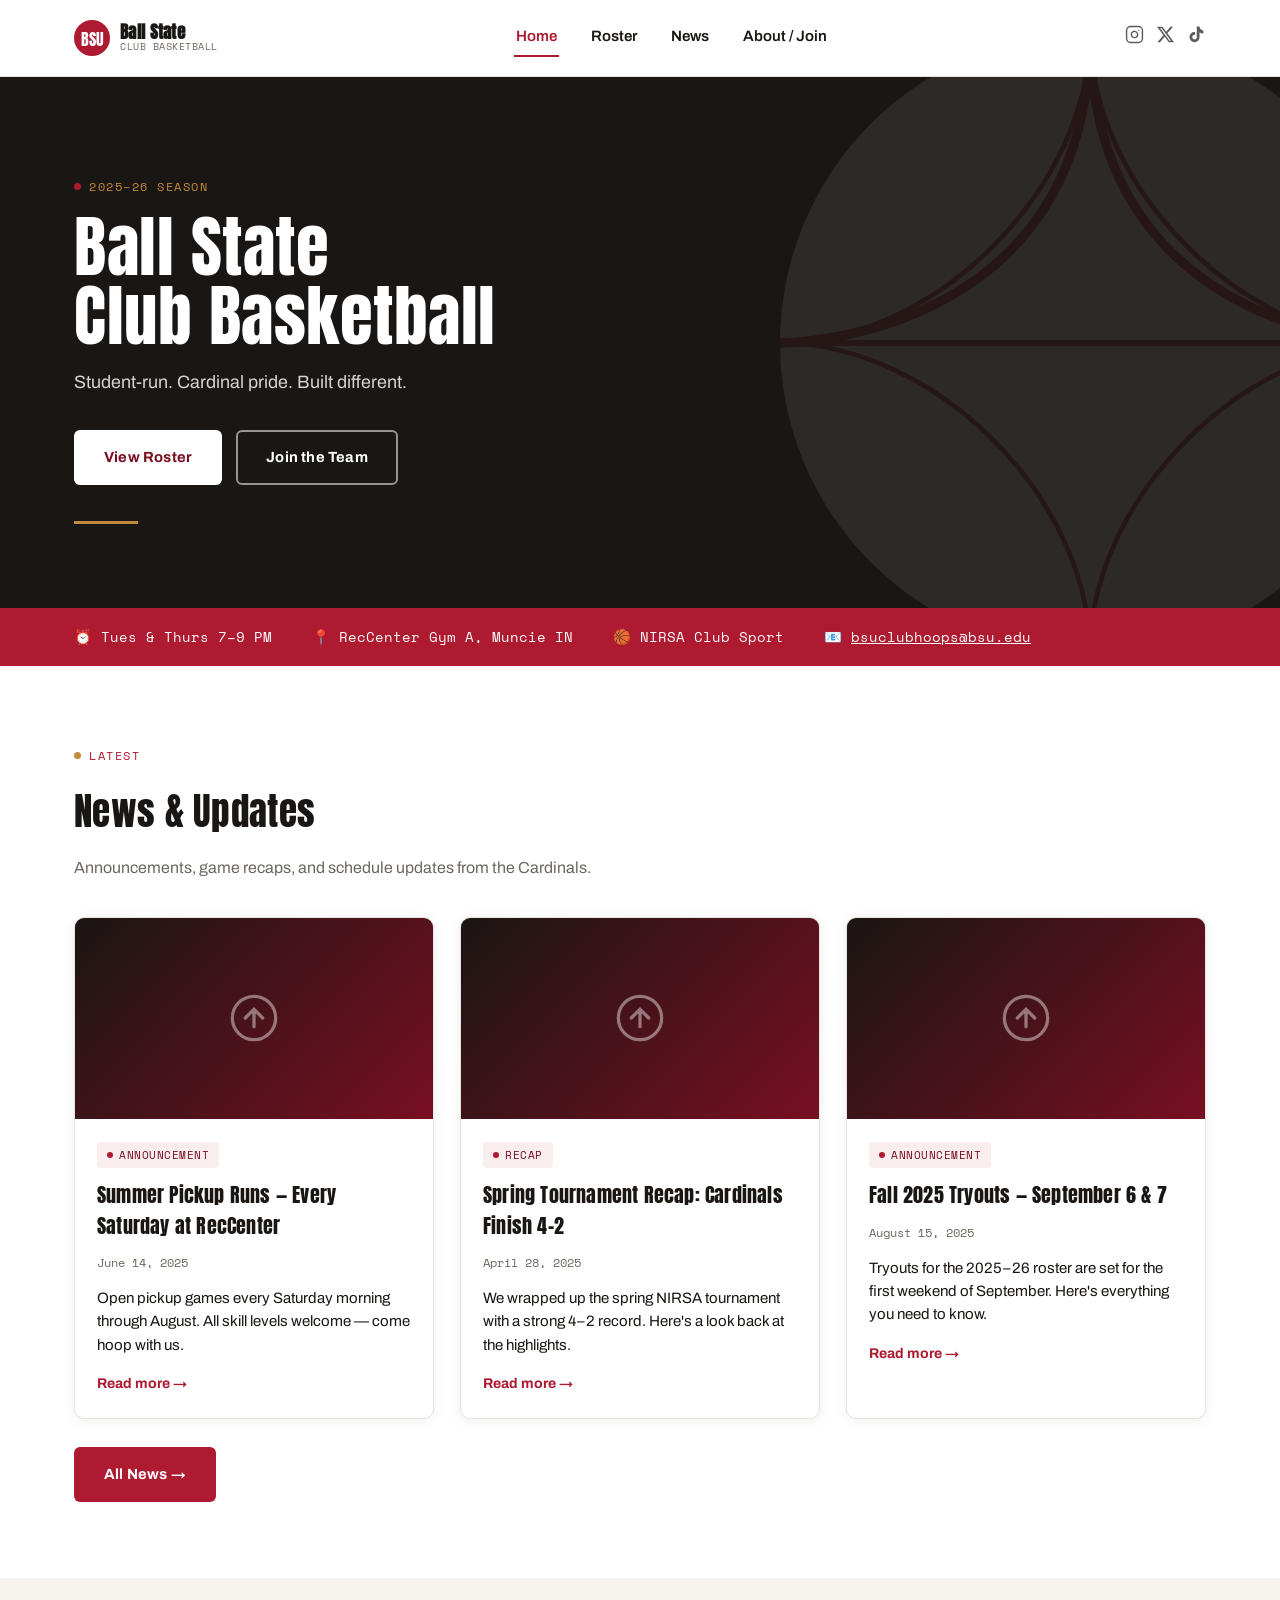
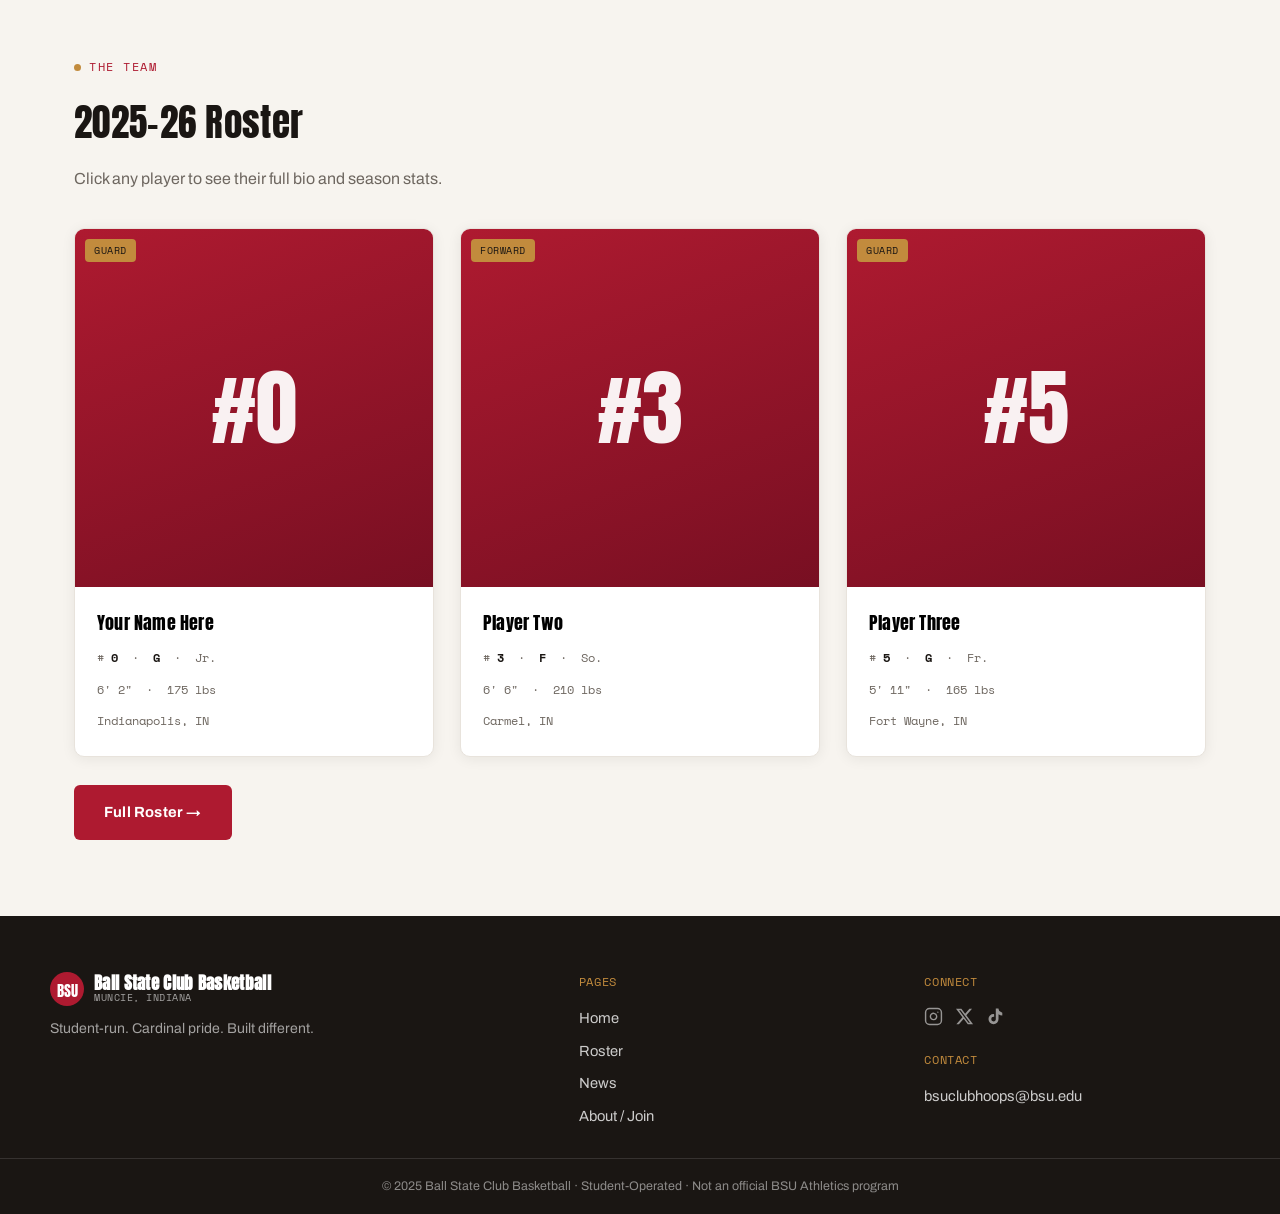
==== index.html @ 8ce379b4 "Add files via upload" ====
<!DOCTYPE html>
<html lang="en">
<head>
  <meta charset="UTF-8">
  <meta name="viewport" content="width=device-width, initial-scale=1.0">
  <title>Ball State Club Basketball</title>
  <meta name="description" content="Official site of Ball State University Club Men's Basketball.">
  <link rel="preconnect" href="https://fonts.googleapis.com">
  <link rel="stylesheet" href="css/styles.css">
</head>
<body>

<!-- ══════════════════ HEADER ══════════════════ -->
<header>
  <div class="container header-inner">
    <a class="logo" href="index.html" aria-label="Ball State Club Basketball home">
      <!-- Cardinal bird SVG mark -->
      <svg viewBox="0 0 36 36" fill="none" xmlns="http://www.w3.org/2000/svg" aria-hidden="true">
        <circle cx="18" cy="18" r="18" fill="#AE1A30"/>
        <text x="50%" y="56%" dominant-baseline="middle" text-anchor="middle"
              font-family="Anton,sans-serif" font-size="16" fill="white" letter-spacing="0">BSU</text>
      </svg>
      <div class="logo-text">
        <strong>Ball State</strong>
        <span>CLUB BASKETBALL</span>
      </div>
    </a>

    <nav class="main-nav" id="main-nav" aria-label="Main navigation">
      <a class="nav-link" href="index.html">Home</a>
      <a class="nav-link" href="roster.html">Roster</a>
      <a class="nav-link" href="news.html">News</a>
      <a class="nav-link" href="about.html">About / Join</a>
    </nav>

    <div class="header-actions">
      <div class="social-icons" id="header-socials"></div>
      <button class="nav-toggle" id="nav-toggle" aria-controls="main-nav" aria-expanded="false" aria-label="Toggle menu">
        <span></span><span></span><span></span>
      </button>
    </div>
  </div>
</header>

<!-- ══════════════════ HERO ══════════════════ -->
<section class="hero">
  <!-- Decorative ball -->
  <svg class="hero-ball" viewBox="0 0 400 400" aria-hidden="true">
    <circle cx="200" cy="200" r="200" fill="white"/>
    <path d="M200 0 C200 200 0 200 0 200" stroke="#AE1A30" stroke-width="6" fill="none"/>
    <path d="M200 0 C200 200 400 200 400 200" stroke="#AE1A30" stroke-width="6" fill="none"/>
    <path d="M0 200 C100 200 200 100 200 0" stroke="#AE1A30" stroke-width="3" fill="none"/>
    <path d="M400 200 C300 200 200 100 200 0" stroke="#AE1A30" stroke-width="3" fill="none"/>
    <path d="M0 200 C100 200 200 300 200 400" stroke="#AE1A30" stroke-width="3" fill="none"/>
    <path d="M400 200 C300 200 200 300 200 400" stroke="#AE1A30" stroke-width="3" fill="none"/>
    <line x1="0" y1="200" x2="400" y2="200" stroke="#AE1A30" stroke-width="4"/>
  </svg>

  <div class="container">
    <div class="hero-content">
      <div class="eyebrow" id="hero-season">2025–26 Season</div>
      <h1>Ball State<br>Club Basketball</h1>
      <p class="hero-tagline" id="hero-tagline">Student-run. Cardinal pride. Built different.</p>
      <div class="hero-actions">
        <a class="btn btn-light" href="roster.html">View Roster</a>
        <a class="btn btn-outline" href="about.html">Join the Team</a>
      </div>
      <div class="hero-rule"></div>
    </div>
  </div>
</section>

<!-- ══════════════════ QUICK INFO STRIP ══════════════════ -->
<div style="background:var(--cardinal); color:var(--paper);">
  <div class="container" style="display:flex;flex-wrap:wrap;gap:10px 40px;padding-top:18px;padding-bottom:18px;font-size:.9rem;font-family:var(--font-data);">
    <span>⏰ Tues & Thurs 7–9 PM</span>
    <span>📍 RecCenter Gym A, Muncie IN</span>
    <span>🏀 NIRSA Club Sport</span>
    <span>📧 <a href="mailto:bsuclubhoops@bsu.edu" style="color:inherit;text-decoration:underline;">bsuclubhoops@bsu.edu</a></span>
  </div>
</div>

<!-- ══════════════════ LATEST NEWS ══════════════════ -->
<section class="section">
  <div class="container">
    <div class="section-head">
      <div class="eyebrow">Latest</div>
      <h2>News &amp; Updates</h2>
      <p>Announcements, game recaps, and schedule updates from the Cardinals.</p>
    </div>
    <div class="card-grid" id="home-news-grid"></div>
    <div style="margin-top:28px;">
      <a class="btn btn-primary" href="news.html">All News →</a>
    </div>
  </div>
</section>

<!-- ══════════════════ ROSTER TEASER ══════════════════ -->
<section class="section section-alt">
  <div class="container">
    <div class="section-head">
      <div class="eyebrow">The Team</div>
      <h2>2025–26 Roster</h2>
      <p>Click any player to see their full bio and season stats.</p>
    </div>
    <div class="card-grid" id="home-roster-grid"></div>
    <div style="margin-top:28px;">
      <a class="btn btn-primary" href="roster.html">Full Roster →</a>
    </div>
  </div>
</section>

<!-- ══════════════════ FOOTER ══════════════════ -->
<footer>
  <div class="container footer-inner">
    <div class="footer-col">
      <div class="logo" style="margin-bottom:10px;">
        <svg viewBox="0 0 36 36" fill="none" xmlns="http://www.w3.org/2000/svg" style="width:34px;height:34px;" aria-hidden="true">
          <circle cx="18" cy="18" r="18" fill="#AE1A30"/>
          <text x="50%" y="56%" dominant-baseline="middle" text-anchor="middle"
                font-family="Anton,sans-serif" font-size="16" fill="white">BSU</text>
        </svg>
        <div class="logo-text">
          <strong class="footer-team-name">Ball State Club Basketball</strong>
          <span>MUNCIE, INDIANA</span>
        </div>
      </div>
      <p class="footer-tagline" id="footer-tagline"></p>
    </div>

    <div class="footer-col">
      <h4>Pages</h4>
      <nav class="footer-nav" aria-label="Footer navigation">
        <a href="index.html">Home</a>
        <a href="roster.html">Roster</a>
        <a href="news.html">News</a>
        <a href="about.html">About / Join</a>
      </nav>
    </div>

    <div class="footer-col">
      <h4>Connect</h4>
      <div class="social-icons" id="footer-socials" style="margin-bottom:14px;"></div>
      <h4 style="margin-top:16px;">Contact</h4>
      <a class="footer-email" id="footer-email" href="mailto:bsuclubhoops@bsu.edu">bsuclubhoops@bsu.edu</a>
    </div>
  </div>
  <div class="footer-bottom">
    © 2025 Ball State Club Basketball · Student-Operated · Not an official BSU Athletics program
  </div>
</footer>

<!-- ══════════════════ PLAYER MODAL ══════════════════ -->
<div class="modal-backdrop" id="player-modal" role="dialog" aria-modal="true" aria-label="Player profile">
  <div class="modal-card"></div>
</div>

<!-- ══════════════════ NEWS MODAL ══════════════════ -->
<div class="modal-backdrop" id="news-modal" role="dialog" aria-modal="true" aria-label="News article">
  <div class="modal-card"></div>
</div>

<script src="js/data.js"></script>
<script src="js/app.js"></script>
</body>
</html>
---- css/styles.css ----
/* ===================================================================
   BALL STATE CLUB BASKETBALL — STYLESHEET
   Design tokens live in :root. Change colors/fonts there and the
   whole site updates. Everything else is layout + components.
   =================================================================== */

@import url('https://fonts.googleapis.com/css2?family=Anton&family=Archivo:wght@400;500;600;700&family=Space+Mono:wght@400;700&display=swap');

:root {
  /* ---- Color ---- */
  --paper: #FFFFFF;
  --ink: #1A1613;
  --cardinal: #AE1A30;
  --cardinal-deep: #780F22;
  --maple: #C28B3D;
  --slate: #6E6760;
  --line: #E8E3DC;
  --paper-tint: #F7F4EF;

  /* ---- Type ---- */
  --font-display: 'Anton', sans-serif;
  --font-body: 'Archivo', system-ui, sans-serif;
  --font-data: 'Space Mono', monospace;

  /* ---- Layout ---- */
  --container: 1180px;
  --radius: 10px;
  --shadow: 0 2px 14px rgba(26,22,19,.07);
  --shadow-hover: 0 14px 32px rgba(26,22,19,.14);
}

/* ---------------------------- Reset ---------------------------- */
*, *::before, *::after { box-sizing: border-box; }
html { scroll-behavior: smooth; }
body {
  margin: 0;
  font-family: var(--font-body);
  color: var(--ink);
  background: var(--paper);
  line-height: 1.55;
  -webkit-font-smoothing: antialiased;
}
img { max-width: 100%; display: block; }
a { color: inherit; text-decoration: none; }
button { font-family: inherit; cursor: pointer; }
ul, ol { margin: 0; }
h1, h2, h3, h4 { margin: 0; font-weight: 400; }
.container { max-width: var(--container); margin: 0 auto; padding: 0 24px; }

:focus-visible { outline: 3px solid var(--maple); outline-offset: 2px; }

@media (prefers-reduced-motion: reduce) {
  *, *::before, *::after { animation-duration: .001ms !important; animation-iteration-count: 1 !important; transition-duration: .001ms !important; scroll-behavior: auto !important; }
}

/* ---------------------------- Buttons ---------------------------- */
.btn {
  display: inline-flex;
  align-items: center;
  gap: 8px;
  padding: 14px 28px;
  border-radius: 6px;
  font-family: var(--font-body);
  font-weight: 700;
  font-size: .92rem;
  letter-spacing: .2px;
  border: 2px solid transparent;
  transition: transform .15s ease, background .15s ease, color .15s ease, border-color .15s ease;
}
.btn:hover { transform: translateY(-2px); }
.btn-light { background: var(--paper); color: var(--cardinal-deep); }
.btn-light:hover { background: var(--paper-tint); }
.btn-outline { border-color: rgba(255,255,255,.55); color: var(--paper); }
.btn-outline:hover { background: rgba(255,255,255,.12); border-color: var(--paper); }
.btn-primary { background: var(--cardinal); color: var(--paper); }
.btn-primary:hover { background: var(--cardinal-deep); }

/* ---------------------------- Header ---------------------------- */
header { position: sticky; top: 0; z-index: 60; background: var(--paper); border-bottom: 1px solid var(--line); }
.header-inner { position: relative; display: flex; align-items: center; justify-content: space-between; height: 76px; }
.logo { display: flex; align-items: center; gap: 10px; }
.logo svg { width: 36px; height: 36px; flex: none; }
.logo-text { display: flex; flex-direction: column; line-height: 1.1; }
.logo-text strong { font-family: var(--font-display); font-size: 1.05rem; letter-spacing: .3px; }
.logo-text span { font-family: var(--font-data); font-size: .62rem; color: var(--slate); letter-spacing: .5px; }

.main-nav { display: flex; align-items: center; gap: 30px; }
.nav-link { font-weight: 600; font-size: .94rem; padding: 6px 2px; border-bottom: 2px solid transparent; }
.nav-link:hover, .nav-link.active { color: var(--cardinal); border-bottom-color: var(--cardinal); }

.header-actions { display: flex; align-items: center; gap: 16px; }
.social-icons { display: flex; gap: 12px; }
.social-icons a { color: var(--ink); opacity: .7; transition: opacity .15s, color .15s; }
.social-icons a:hover { opacity: 1; color: var(--cardinal); }
.social-icons svg { width: 19px; height: 19px; }

.nav-toggle { display: none; flex-direction: column; justify-content: center; gap: 5px; width: 38px; height: 38px; background: none; border: 0; padding: 8px; }
.nav-toggle span { display: block; width: 100%; height: 2px; background: var(--ink); }

@media (max-width: 860px) {
  .main-nav {
    position: absolute; top: 100%; left: 0; right: 0;
    flex-direction: column; align-items: flex-start; gap: 2px;
    background: var(--paper); border-bottom: 1px solid var(--line);
    padding: 10px 24px 18px;
    opacity: 0; pointer-events: none; transform: translateY(-6px);
    transition: opacity .18s ease, transform .18s ease;
  }
  .main-nav.open { opacity: 1; pointer-events: auto; transform: translateY(0); }
  .nav-link { width: 100%; padding: 10px 0; border-bottom: 1px solid var(--line); }
  .nav-toggle { display: flex; }
}
@media (max-width: 480px) {
  .header-actions .social-icons { display: none; }
}

/* ---------------------------- Hero ---------------------------- */
.hero {
  position: relative;
  overflow: hidden;
  background: var(--ink);
  color: var(--paper);
  padding: 96px 0 84px;
}
.hero-ball {
  position: absolute;
  right: -120px; top: 50%;
  transform: translateY(-50%);
  width: 620px; height: 620px;
  opacity: .08;
  pointer-events: none;
}
.hero-content { position: relative; max-width: 640px; }
.eyebrow {
  display: inline-flex; align-items: center; gap: 8px;
  font-family: var(--font-data); font-size: .72rem; letter-spacing: 1.5px;
  text-transform: uppercase; color: var(--maple); margin-bottom: 18px;
}
.eyebrow::before { content: ''; width: 7px; height: 7px; border-radius: 50%; background: var(--cardinal); }
.hero h1 {
  font-family: var(--font-display);
  font-size: clamp(2.6rem, 6vw, 4.2rem);
  line-height: 1.02;
  letter-spacing: .5px;
  margin-bottom: 18px;
}
.hero-tagline { font-size: 1.12rem; color: rgba(255,255,255,.82); max-width: 480px; margin-bottom: 34px; }
.hero-actions { display: flex; gap: 14px; flex-wrap: wrap; margin-bottom: 36px; }
.hero-rule { height: 3px; width: 64px; background: var(--maple); }

@media (max-width: 720px) {
  .hero { padding: 64px 0 56px; }
  .hero-ball { width: 380px; height: 380px; right: -160px; opacity: .07; }
}

/* ---------------------------- Page header (non-hero pages) ---------------------------- */
.page-header { position: relative; overflow: hidden; background: var(--ink); color: var(--paper); padding: 56px 0 44px; }
.page-header .hero-ball { width: 420px; height: 420px; opacity: .07; }
.page-header h1 { font-family: var(--font-display); font-size: clamp(2.1rem, 4vw, 3rem); margin-top: 6px; }

/* ---------------------------- Sections ---------------------------- */
.section { padding: 76px 0; }
.section-alt { background: var(--paper-tint); }
.section-head { max-width: 560px; margin-bottom: 36px; }
.section-head .eyebrow { color: var(--cardinal); }
.section-head .eyebrow::before { background: var(--maple); }
.section-head h2 { font-family: var(--font-display); font-size: clamp(1.7rem, 3vw, 2.3rem); margin-bottom: 8px; letter-spacing: .3px; }
.section-head p { color: var(--slate); }

.empty-state { grid-column: 1 / -1; text-align: center; color: var(--slate); padding: 50px 20px; border: 1px dashed var(--line); border-radius: var(--radius); }

/* ---------------------------- Card grid base ---------------------------- */
.card-grid { display: grid; grid-template-columns: repeat(auto-fit, minmax(280px, 1fr)); gap: 26px; }
.card {
  background: var(--paper);
  border: 1px solid var(--line);
  border-radius: var(--radius);
  overflow: hidden;
  box-shadow: var(--shadow);
  transition: transform .18s ease, box-shadow .18s ease;
}

/* ---------------------------- News cards ---------------------------- */
.news-card:hover { transform: translateY(-4px); box-shadow: var(--shadow-hover); }
.card-media { aspect-ratio: 16/9; background: linear-gradient(135deg, var(--ink), var(--cardinal-deep)); display: flex; align-items: center; justify-content: center; }
.card-media img { width: 100%; height: 100%; object-fit: cover; }
.card-media svg { width: 52px; height: 52px; opacity: .85; }
.card-body { padding: 22px; }

.tag {
  display: inline-flex; align-items: center; gap: 6px;
  font-family: var(--font-data); font-size: .68rem; letter-spacing: .5px; text-transform: uppercase;
  color: var(--cardinal-deep); background: rgba(174,26,48,.08);
  padding: 5px 10px; border-radius: 4px; margin-bottom: 12px;
}
.tag::before { content: ''; width: 6px; height: 6px; border-radius: 50%; background: var(--cardinal); }
.tag.tag-dark { color: var(--ink); background: rgba(26,22,19,.06); }
.tag.tag-dark::before { background: var(--maple); }

.card-body h3 { font-family: var(--font-display); font-size: 1.22rem; letter-spacing: .2px; margin-bottom: 6px; }
.meta { font-family: var(--font-data); font-size: .76rem; color: var(--slate); margin-bottom: 10px; }
.excerpt { font-size: .94rem; margin-bottom: 14px; }
.full-body { font-size: .94rem; margin-bottom: 14px; padding-top: 4px; border-top: 1px dashed var(--line); padding-top: 12px; }
.text-link { background: none; border: 0; padding: 0; color: var(--cardinal); font-weight: 700; font-size: .88rem; }
.text-link:hover { text-decoration: underline; }

/* ---------------------------- Filter bar ---------------------------- */
.filter-bar { display: flex; gap: 10px; flex-wrap: wrap; margin-bottom: 28px; }
.filter-btn { background: var(--paper); border: 1px solid var(--line); padding: 8px 18px; border-radius: 999px; font-weight: 700; font-size: .85rem; transition: .15s; }
.filter-btn.active { background: var(--ink); color: var(--paper); border-color: var(--ink); }

/* ---------------------------- Roster cards ---------------------------- */
.player-card { display: block; width: 100%; text-align: left; padding: 0; background: var(--paper); border: 1px solid var(--line); }
.player-card:hover { transform: translateY(-4px); box-shadow: var(--shadow-hover); }

.player-plate {
  position: relative;
  aspect-ratio: 1;
  background: linear-gradient(160deg, var(--cardinal) 0%, var(--cardinal-deep) 100%);
  display: flex; align-items: center; justify-content: center;
  overflow: hidden;
}
.player-plate img { width: 100%; height: 100%; object-fit: cover; }
.player-plate .num {
  font-family: var(--font-display);
  color: rgba(255,255,255,.94);
  font-size: 5.2rem;
  line-height: 1;
}
.player-plate.has-photo .num {
  position: absolute; bottom: 8px; right: 10px;
  font-size: 1.6rem;
  background: var(--paper); color: var(--ink);
  padding: 3px 10px; border-radius: 5px;
}
.player-plate .role-flag {
  position: absolute; top: 10px; left: 10px;
  font-family: var(--font-data); font-size: .64rem; letter-spacing: .5px; text-transform: uppercase;
  background: var(--maple); color: var(--ink); padding: 4px 9px; border-radius: 4px;
}

.player-card .card-body h3 { font-size: 1.1rem; }
.player-line { font-family: var(--font-data); font-size: .78rem; color: var(--slate); margin-bottom: 4px; }
.player-line strong { color: var(--ink); }

/* ---------------------------- Modal ---------------------------- */
.modal-backdrop {
  position: fixed; inset: 0; z-index: 100;
  background: rgba(20,16,13,.6);
  display: flex; align-items: center; justify-content: center; padding: 20px;
  opacity: 0; pointer-events: none; transition: opacity .18s ease;
}
.modal-backdrop.open { opacity: 1; pointer-events: auto; }
.modal-card {
  position: relative;
  background: var(--paper);
  border-radius: 14px;
  max-width: 460px; width: 100%; max-height: 86vh; overflow-y: auto;
  padding: 34px 30px;
}
.modal-close { position: absolute; top: 12px; right: 14px; background: none; border: 0; font-size: 1.7rem; line-height: 1; color: var(--slate); padding: 6px; }
.modal-close:hover { color: var(--ink); }

.modal-plate { width: 112px; height: 112px; border-radius: 50%; margin: 0 auto 18px; overflow: hidden; background: linear-gradient(160deg, var(--cardinal), var(--cardinal-deep)); display: flex; align-items: center; justify-content: center; }
.modal-plate img { width: 100%; height: 100%; object-fit: cover; }
.modal-plate span { font-family: var(--font-display); color: var(--paper); font-size: 2.1rem; }

.modal-card h2 { text-align: center; font-family: var(--font-display); font-size: 1.6rem; letter-spacing: .3px; }
.modal-card h2 .jnum { color: var(--cardinal); font-family: var(--font-data); font-size: 1.1rem; }
.modal-card .role-flag { display: block; width: max-content; margin: 10px auto 0; position: static; }
.modal-vitals { text-align: center; margin-top: 10px; }
.modal-bio { font-size: .92rem; margin: 18px 0; }

.stat-table { border-top: 1px solid var(--line); margin-top: 18px; padding-top: 14px; }
.stat-row { display: flex; justify-content: space-between; align-items: baseline; padding: 7px 0; border-bottom: 1px dashed var(--line); font-family: var(--font-data); }
.stat-row:last-child { border-bottom: 0; }
.stat-row .label { font-size: .76rem; letter-spacing: .4px; text-transform: uppercase; color: var(--slate); }
.stat-row .value { font-size: 1rem; font-weight: 700; color: var(--ink); }

/* ---------------------------- About page ---------------------------- */
.about-grid { display: grid; grid-template-columns: 1.4fr 1fr; gap: 50px; align-items: start; }
.about-grid p { margin: 0 0 14px; }
.info-card { background: var(--paper); }
.info-card .card-body h3 { font-family: var(--font-display); font-size: 1.1rem; margin-bottom: 14px; }
.info-list { list-style: none; padding: 0; margin: 0; display: grid; gap: 10px; font-size: .94rem; }
.info-list strong { font-family: var(--font-data); font-size: .76rem; text-transform: uppercase; letter-spacing: .4px; color: var(--slate); display: block; margin-bottom: 2px; }

.steps { list-style: none; padding: 0; display: grid; gap: 20px; margin: 28px 0 32px; max-width: 560px; }
.steps li { display: flex; gap: 16px; align-items: flex-start; }
.step-num { flex: none; width: 34px; height: 34px; border-radius: 50%; background: var(--cardinal); color: var(--paper); display: flex; align-items: center; justify-content: center; font-family: var(--font-display); font-size: 1rem; }
.steps strong { display: block; margin-bottom: 2px; }
.steps p { margin: 0; color: var(--slate); font-size: .92rem; }

@media (max-width: 760px) {
  .about-grid { grid-template-columns: 1fr; }
}

/* ---------------------------- Footer ---------------------------- */
footer { background: var(--ink); color: rgba(255,255,255,.86); }
.footer-inner { display: grid; grid-template-columns: 1.6fr 1fr 1fr; gap: 40px; padding: 56px 0 30px; }
.footer-col h4 { font-family: var(--font-data); font-size: .76rem; text-transform: uppercase; letter-spacing: .6px; color: var(--maple); margin-bottom: 16px; }
.footer-col .logo-text strong { color: var(--paper); }
.footer-col .logo-text span { color: rgba(255,255,255,.6); }
.footer-tagline { font-size: .88rem; color: rgba(255,255,255,.6); margin-top: 12px; max-width: 280px; }
.footer-nav { display: flex; flex-direction: column; gap: 10px; }
.footer-nav a, .footer-email { color: rgba(255,255,255,.78); font-size: .92rem; }
.footer-nav a:hover, .footer-email:hover { color: var(--paper); }
.footer-col .social-icons a { color: rgba(255,255,255,.78); }
.footer-col .social-icons a:hover { color: var(--maple); }
.footer-col .social-icons { margin-bottom: 14px; }
.footer-bottom { border-top: 1px solid rgba(255,255,255,.12); padding: 18px 24px; text-align: center; font-size: .78rem; color: rgba(255,255,255,.5); }

@media (max-width: 760px) {
  .footer-inner { grid-template-columns: 1fr; gap: 30px; padding: 40px 0 24px; }
}
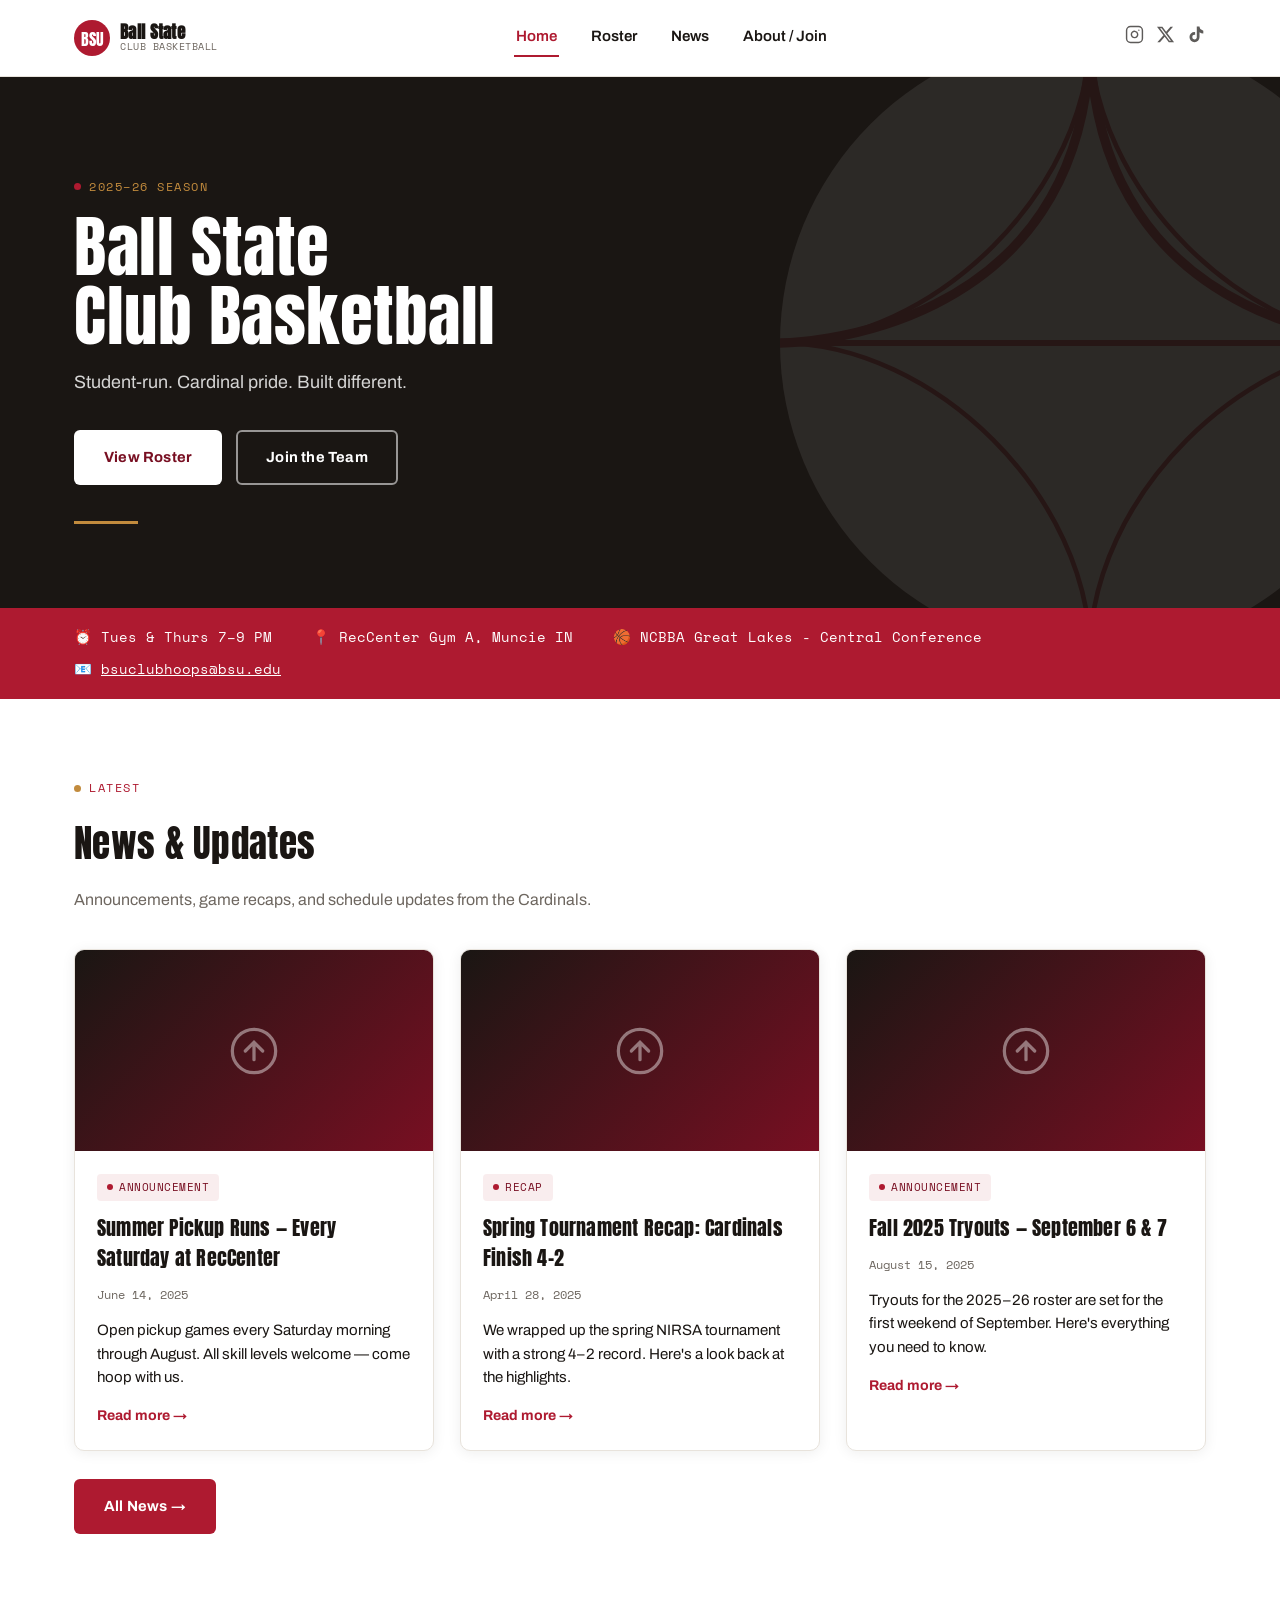
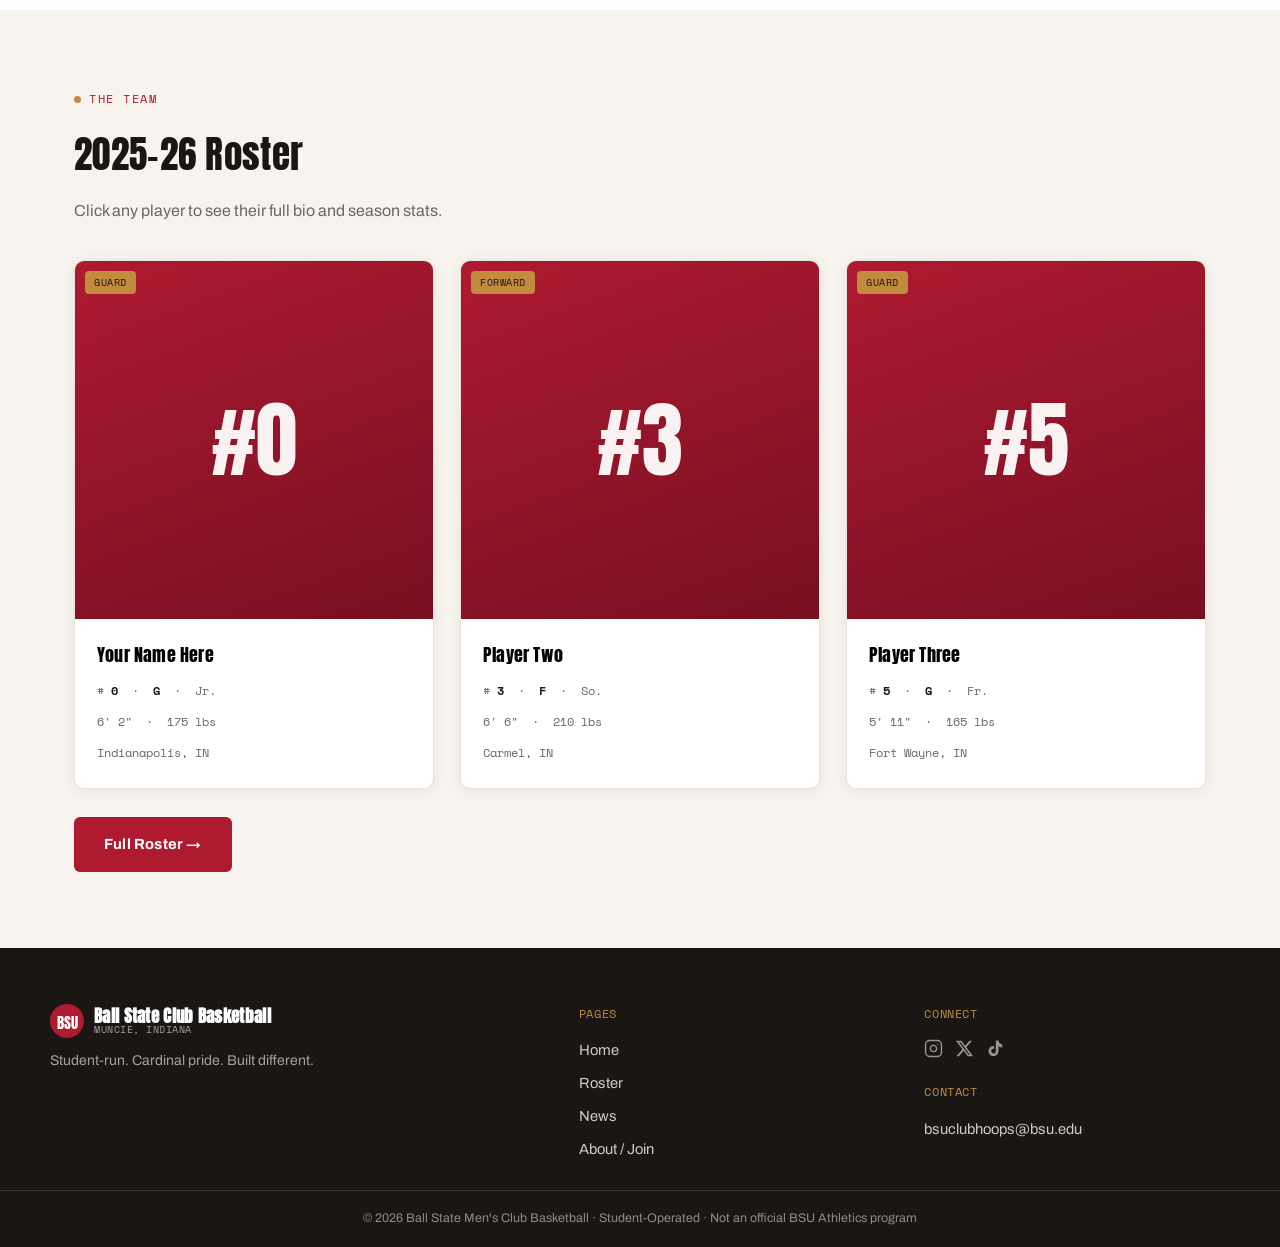
==== commit e04709ce: "Update club name and copyright year in index.html" ====
--- a/index.html
+++ b/index.html
@@ -75,7 +75,7 @@
   <div class="container" style="display:flex;flex-wrap:wrap;gap:10px 40px;padding-top:18px;padding-bottom:18px;font-size:.9rem;font-family:var(--font-data);">
     <span>⏰ Tues & Thurs 7–9 PM</span>
     <span>📍 RecCenter Gym A, Muncie IN</span>
-    <span>🏀 NIRSA Club Sport</span>
+    <span>🏀 NCBBA Great Lakes - Central Conference</span>
     <span>📧 <a href="mailto:bsuclubhoops@bsu.edu" style="color:inherit;text-decoration:underline;">bsuclubhoops@bsu.edu</a></span>
   </div>
 </div>
@@ -146,7 +146,7 @@
     </div>
   </div>
   <div class="footer-bottom">
-    © 2025 Ball State Club Basketball · Student-Operated · Not an official BSU Athletics program
+    © 2026 Ball State Men's Club Basketball · Student-Operated · Not an official BSU Athletics program
   </div>
 </footer>
 
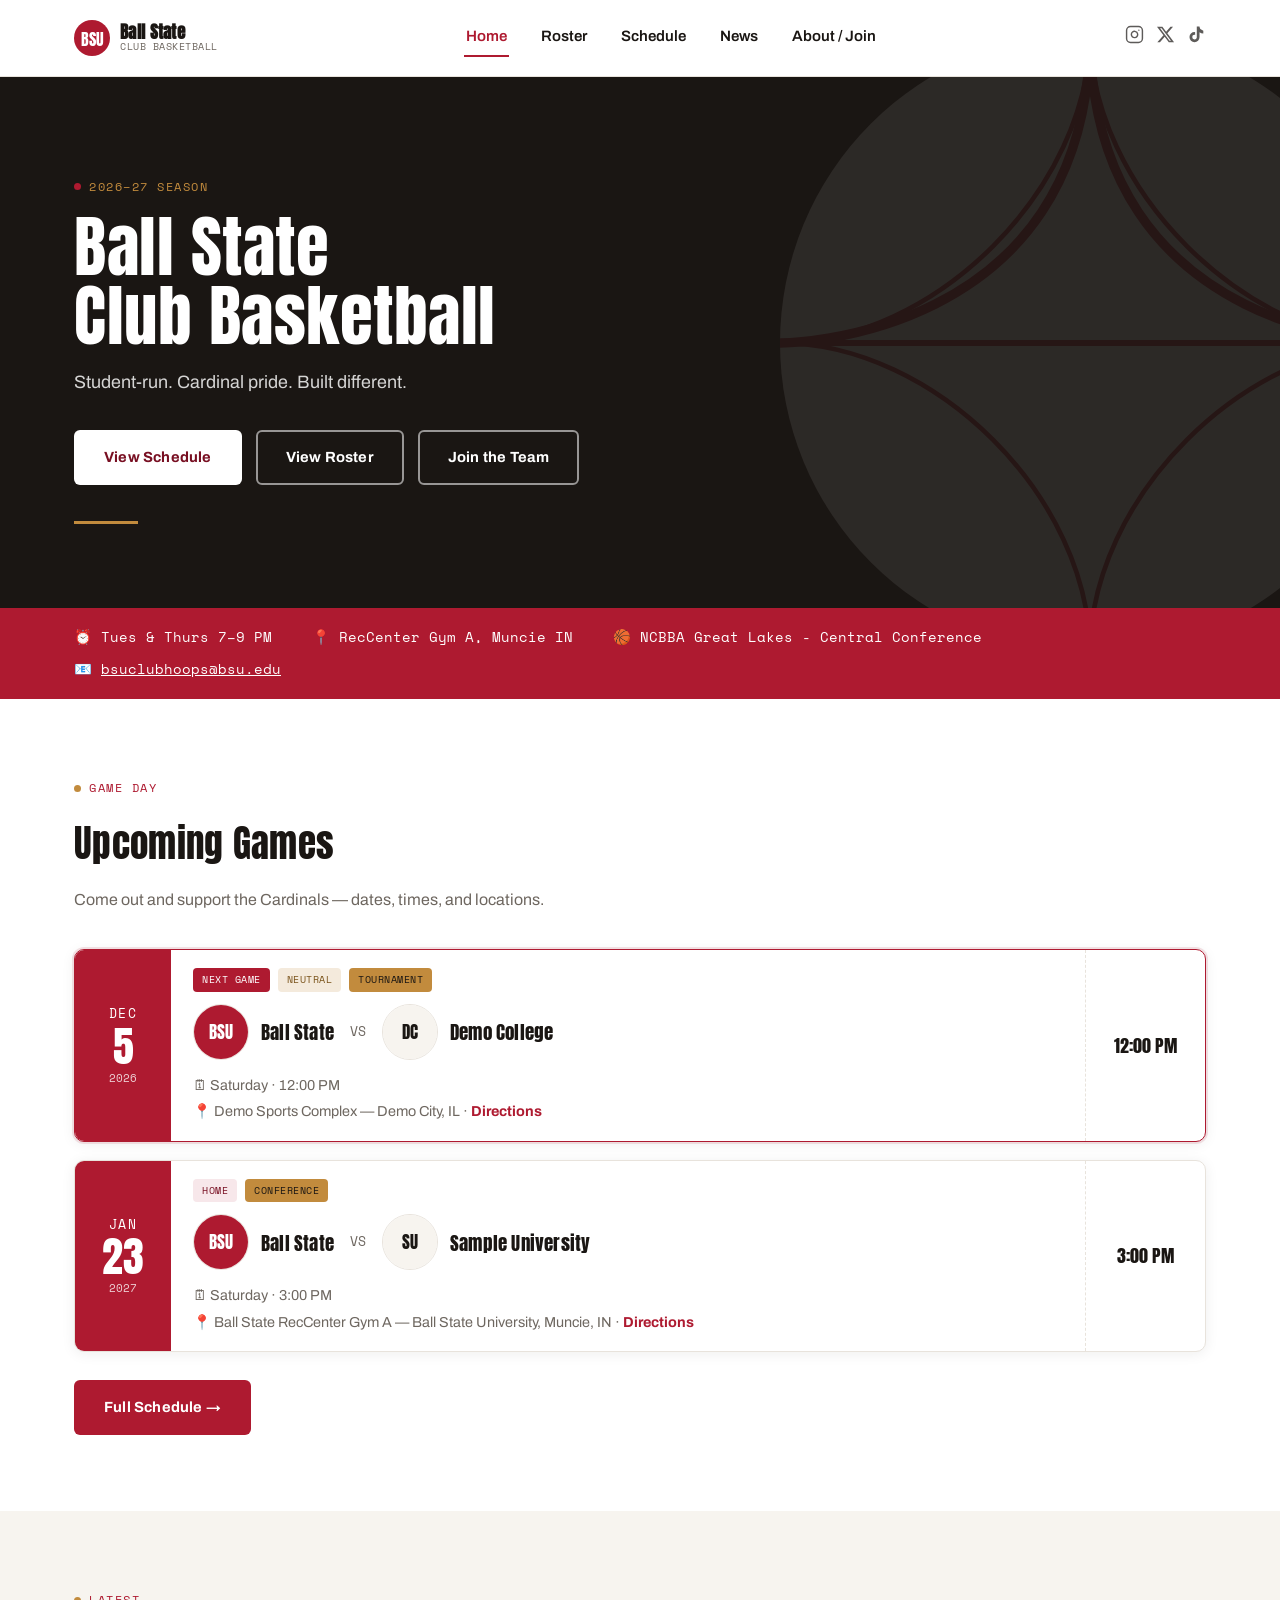
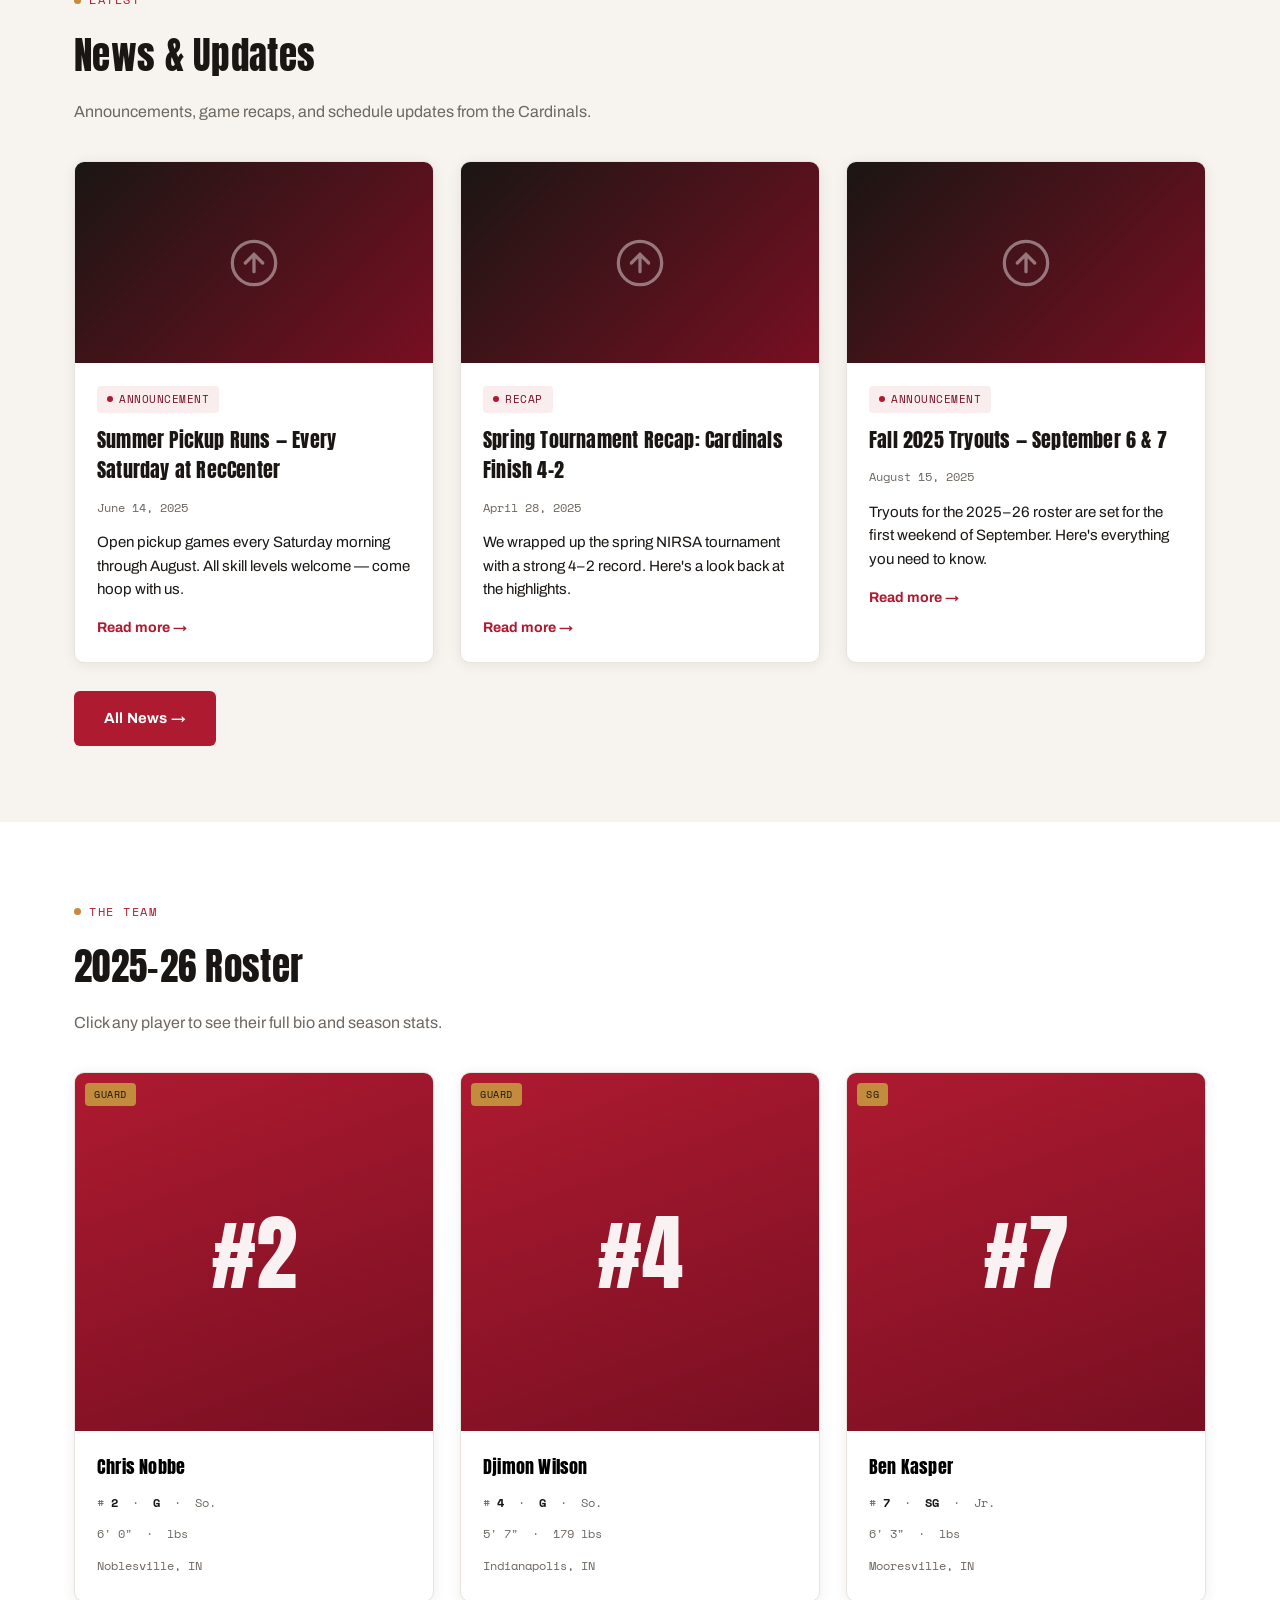
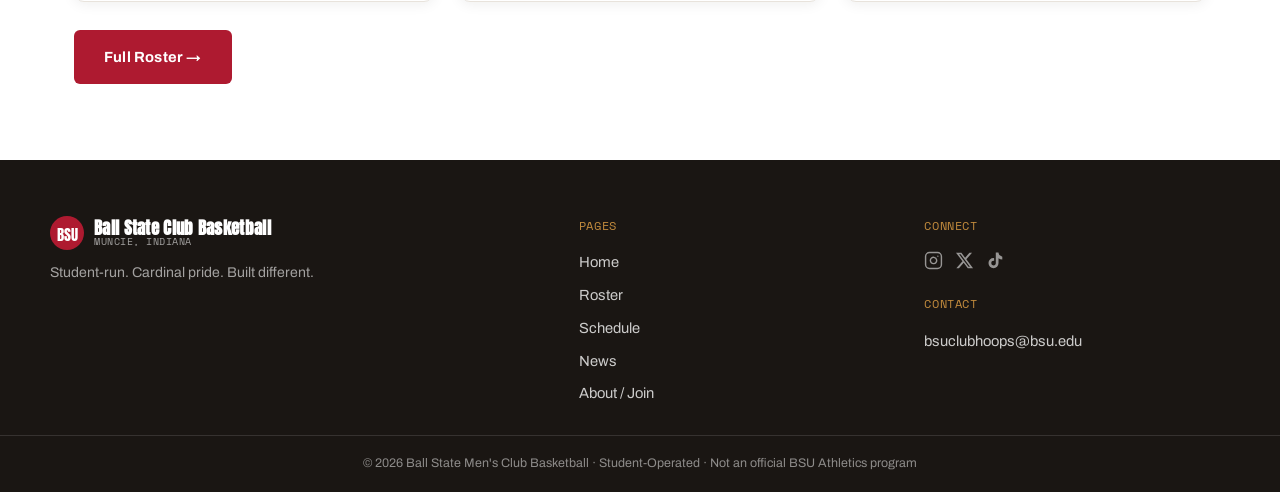
==== commit 4b2d2c11: "Add files via upload" ====
--- a/index.html
+++ b/index.html
@@ -29,6 +29,7 @@
     <nav class="main-nav" id="main-nav" aria-label="Main navigation">
       <a class="nav-link" href="index.html">Home</a>
       <a class="nav-link" href="roster.html">Roster</a>
+      <a class="nav-link" href="schedule.html">Schedule</a>
       <a class="nav-link" href="news.html">News</a>
       <a class="nav-link" href="about.html">About / Join</a>
     </nav>
@@ -62,7 +63,8 @@
       <h1>Ball State<br>Club Basketball</h1>
       <p class="hero-tagline" id="hero-tagline">Student-run. Cardinal pride. Built different.</p>
       <div class="hero-actions">
-        <a class="btn btn-light" href="roster.html">View Roster</a>
+        <a class="btn btn-light" href="schedule.html">View Schedule</a>
+        <a class="btn btn-outline" href="roster.html">View Roster</a>
         <a class="btn btn-outline" href="about.html">Join the Team</a>
       </div>
       <div class="hero-rule"></div>
@@ -80,8 +82,23 @@
   </div>
 </div>
 
+<!-- ══════════════════ UPCOMING GAMES ══════════════════ -->
+<section class="section">
+  <div class="container">
+    <div class="section-head">
+      <div class="eyebrow">Game Day</div>
+      <h2>Upcoming Games</h2>
+      <p>Come out and support the Cardinals — dates, times, and locations.</p>
+    </div>
+    <div class="game-list" id="home-schedule-list" style="margin-top:0;"></div>
+    <div style="margin-top:28px;">
+      <a class="btn btn-primary" href="schedule.html">Full Schedule →</a>
+    </div>
+  </div>
+</section>
+
 <!-- ══════════════════ LATEST NEWS ══════════════════ -->
-<section class="section">
+<section class="section section-alt">
   <div class="container">
     <div class="section-head">
       <div class="eyebrow">Latest</div>
@@ -96,7 +113,7 @@
 </section>
 
 <!-- ══════════════════ ROSTER TEASER ══════════════════ -->
-<section class="section section-alt">
+<section class="section">
   <div class="container">
     <div class="section-head">
       <div class="eyebrow">The Team</div>
@@ -133,6 +150,7 @@
       <nav class="footer-nav" aria-label="Footer navigation">
         <a href="index.html">Home</a>
         <a href="roster.html">Roster</a>
+        <a href="schedule.html">Schedule</a>
         <a href="news.html">News</a>
         <a href="about.html">About / Join</a>
       </nav>
--- a/css/styles.css
+++ b/css/styles.css
@@ -313,3 +313,65 @@
 @media (max-width: 760px) {
   .footer-inner { grid-template-columns: 1fr; gap: 30px; padding: 40px 0 24px; }
 }
+
+/* ---------------------------- Schedule ---------------------------- */
+.schedule-toolbar { display: flex; justify-content: space-between; align-items: center; flex-wrap: wrap; gap: 10px 20px; margin-bottom: 8px; }
+.schedule-toolbar .filter-bar { margin-bottom: 0; }
+.schedule-record { font-family: var(--font-data); font-size: .82rem; color: var(--slate); }
+#schedule-list, .game-list { display: grid; gap: 18px; margin-top: 22px; }
+
+.game-card {
+  display: grid; grid-template-columns: 96px 1fr auto; align-items: stretch;
+  background: var(--paper); border: 1px solid var(--line); border-radius: var(--radius);
+  box-shadow: var(--shadow); overflow: hidden;
+  transition: transform .18s ease, box-shadow .18s ease;
+}
+.game-card:hover { transform: translateY(-3px); box-shadow: var(--shadow-hover); }
+.game-card.is-next { border-color: var(--cardinal); box-shadow: 0 0 0 2px rgba(174,26,48,.12), var(--shadow); }
+.game-card.is-past { opacity: .82; }
+
+.game-date { background: var(--cardinal); color: var(--paper); display: flex; flex-direction: column; align-items: center; justify-content: center; padding: 14px 8px; text-align: center; }
+.game-card.is-past .game-date { background: var(--slate); }
+.gd-month { font-family: var(--font-data); font-size: .8rem; letter-spacing: 1.5px; text-transform: uppercase; }
+.gd-day { font-family: var(--font-display); font-size: 2.6rem; line-height: 1; margin: 2px 0; }
+.gd-year { font-family: var(--font-data); font-size: .68rem; opacity: .8; }
+
+.game-main { padding: 18px 22px; min-width: 0; }
+.game-badges { display: flex; gap: 8px; flex-wrap: wrap; margin-bottom: 12px; }
+.game-badge { font-family: var(--font-data); font-size: .64rem; letter-spacing: .5px; text-transform: uppercase; padding: 4px 9px; border-radius: 4px; background: var(--paper-tint); color: var(--ink); }
+.game-badge.next { background: var(--cardinal); color: var(--paper); }
+.game-badge.home { background: rgba(174,26,48,.1); color: var(--cardinal-deep); }
+.game-badge.away { background: rgba(26,22,19,.08); }
+.game-badge.neutral { background: rgba(194,139,61,.18); color: #7a531a; }
+.game-badge.event { background: var(--maple); color: var(--ink); }
+
+.game-matchup { display: flex; align-items: center; gap: 16px; flex-wrap: wrap; }
+.game-team { display: flex; align-items: center; gap: 12px; min-width: 0; }
+.team-name { font-family: var(--font-display); font-size: 1.2rem; letter-spacing: .2px; }
+.game-vs { font-family: var(--font-data); font-size: .8rem; color: var(--slate); text-transform: uppercase; }
+
+.team-logo { position: relative; flex: none; width: 56px; height: 56px; border-radius: 50%; background: var(--paper); border: 1px solid var(--line); display: flex; align-items: center; justify-content: center; overflow: hidden; }
+.team-logo img { position: absolute; inset: 0; width: 100%; height: 100%; object-fit: contain; padding: 5px; background: var(--paper); }
+.logo-fallback { font-family: var(--font-display); font-size: 1.05rem; color: var(--ink); background: var(--paper-tint); width: 100%; height: 100%; display: flex; align-items: center; justify-content: center; }
+.team-logo.is-us .logo-fallback { background: var(--cardinal); color: var(--paper); }
+
+.game-details { display: grid; gap: 4px; margin-top: 14px; font-size: .9rem; color: var(--slate); }
+.map-link { color: var(--cardinal); font-weight: 700; }
+.map-link:hover { text-decoration: underline; }
+
+.game-result { display: flex; flex-direction: column; align-items: center; justify-content: center; min-width: 120px; padding: 14px 20px; border-left: 1px dashed var(--line); text-align: center; }
+.game-result .score { font-family: var(--font-display); font-size: 1.4rem; }
+.game-result .wl { font-family: var(--font-display); font-size: 2rem; line-height: 1; }
+.game-result.win .wl { color: #1f7a3d; }
+.game-result.loss .wl { color: var(--cardinal); }
+.game-result.time .score, .game-result.final .score { font-size: 1.1rem; }
+.game-result.final .score { color: var(--slate); }
+
+@media (max-width: 720px) {
+  .game-card { grid-template-columns: 70px 1fr; }
+  .gd-day { font-size: 2rem; }
+  .game-main { padding: 14px 16px; }
+  .game-result { grid-column: 1 / -1; flex-direction: row; gap: 12px; border-left: 0; border-top: 1px dashed var(--line); padding: 10px; }
+  .team-logo { width: 46px; height: 46px; }
+  .team-name { font-size: 1.05rem; }
+}
